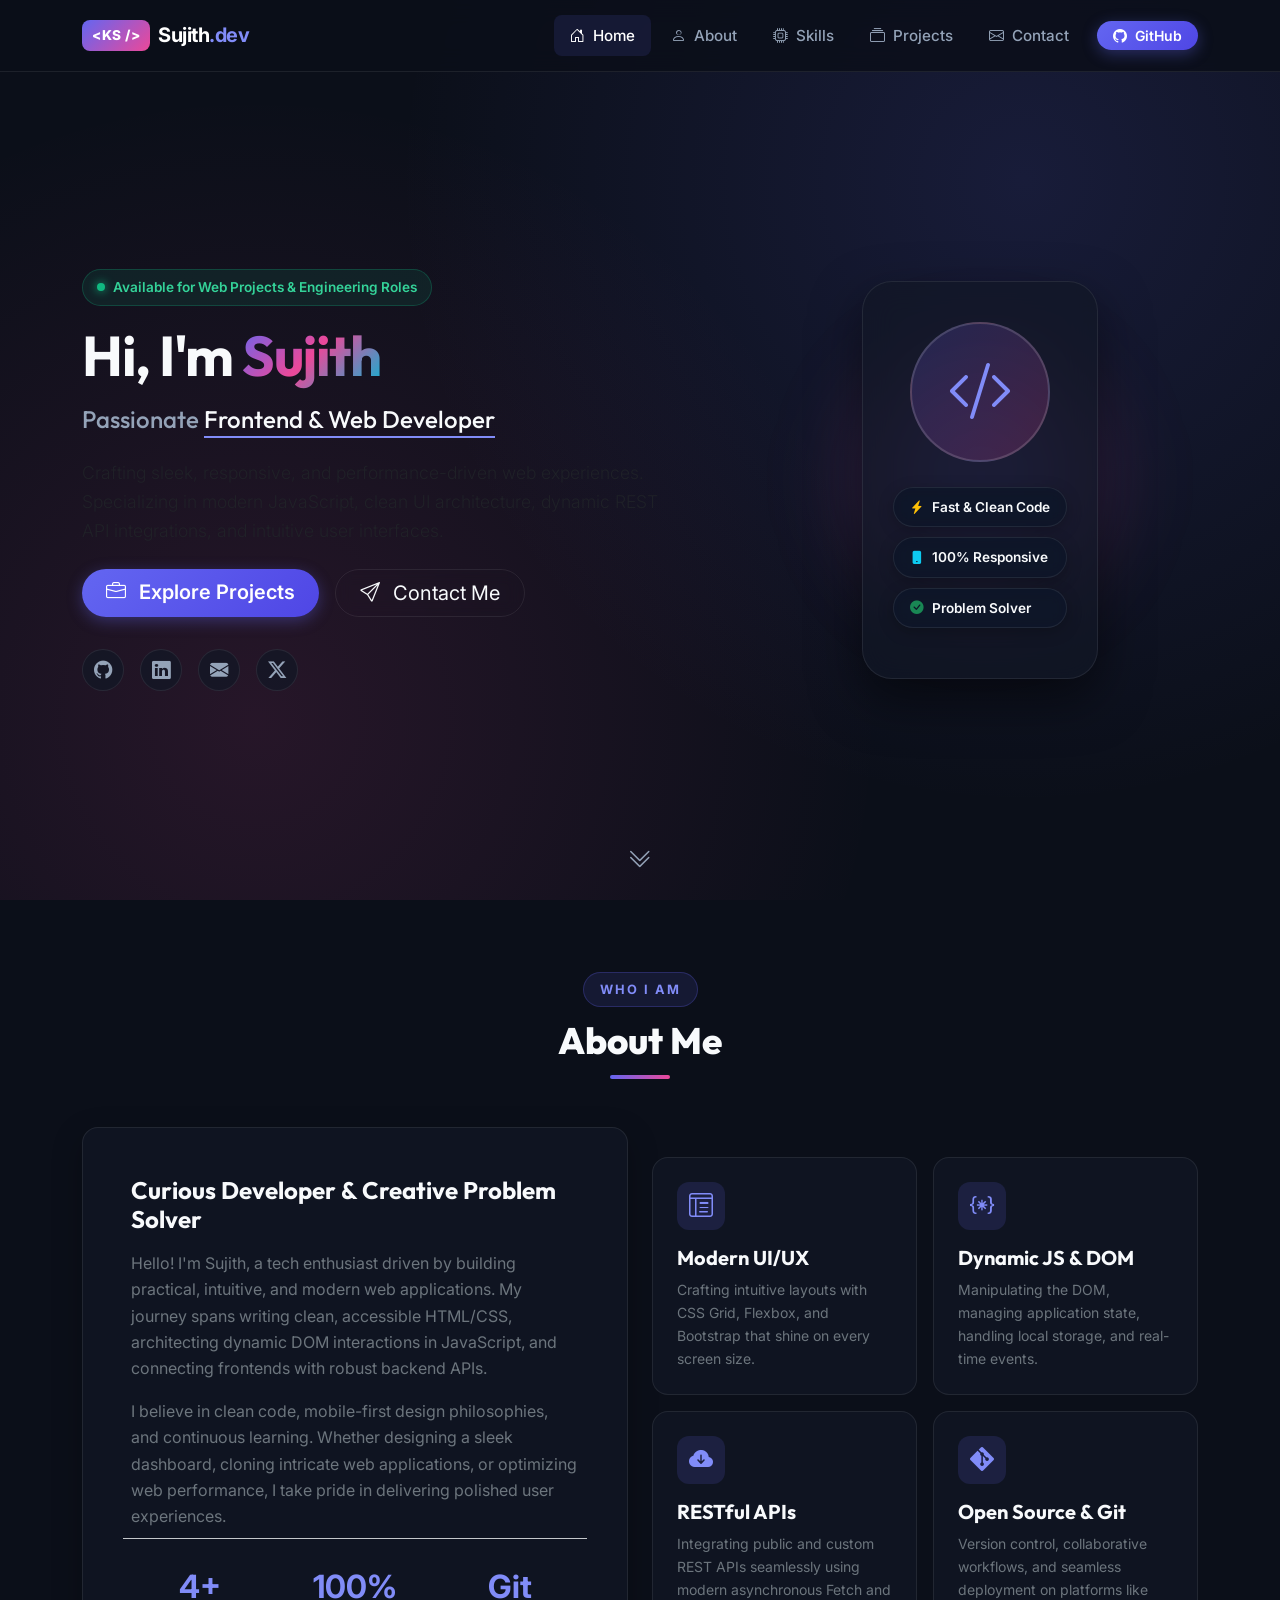
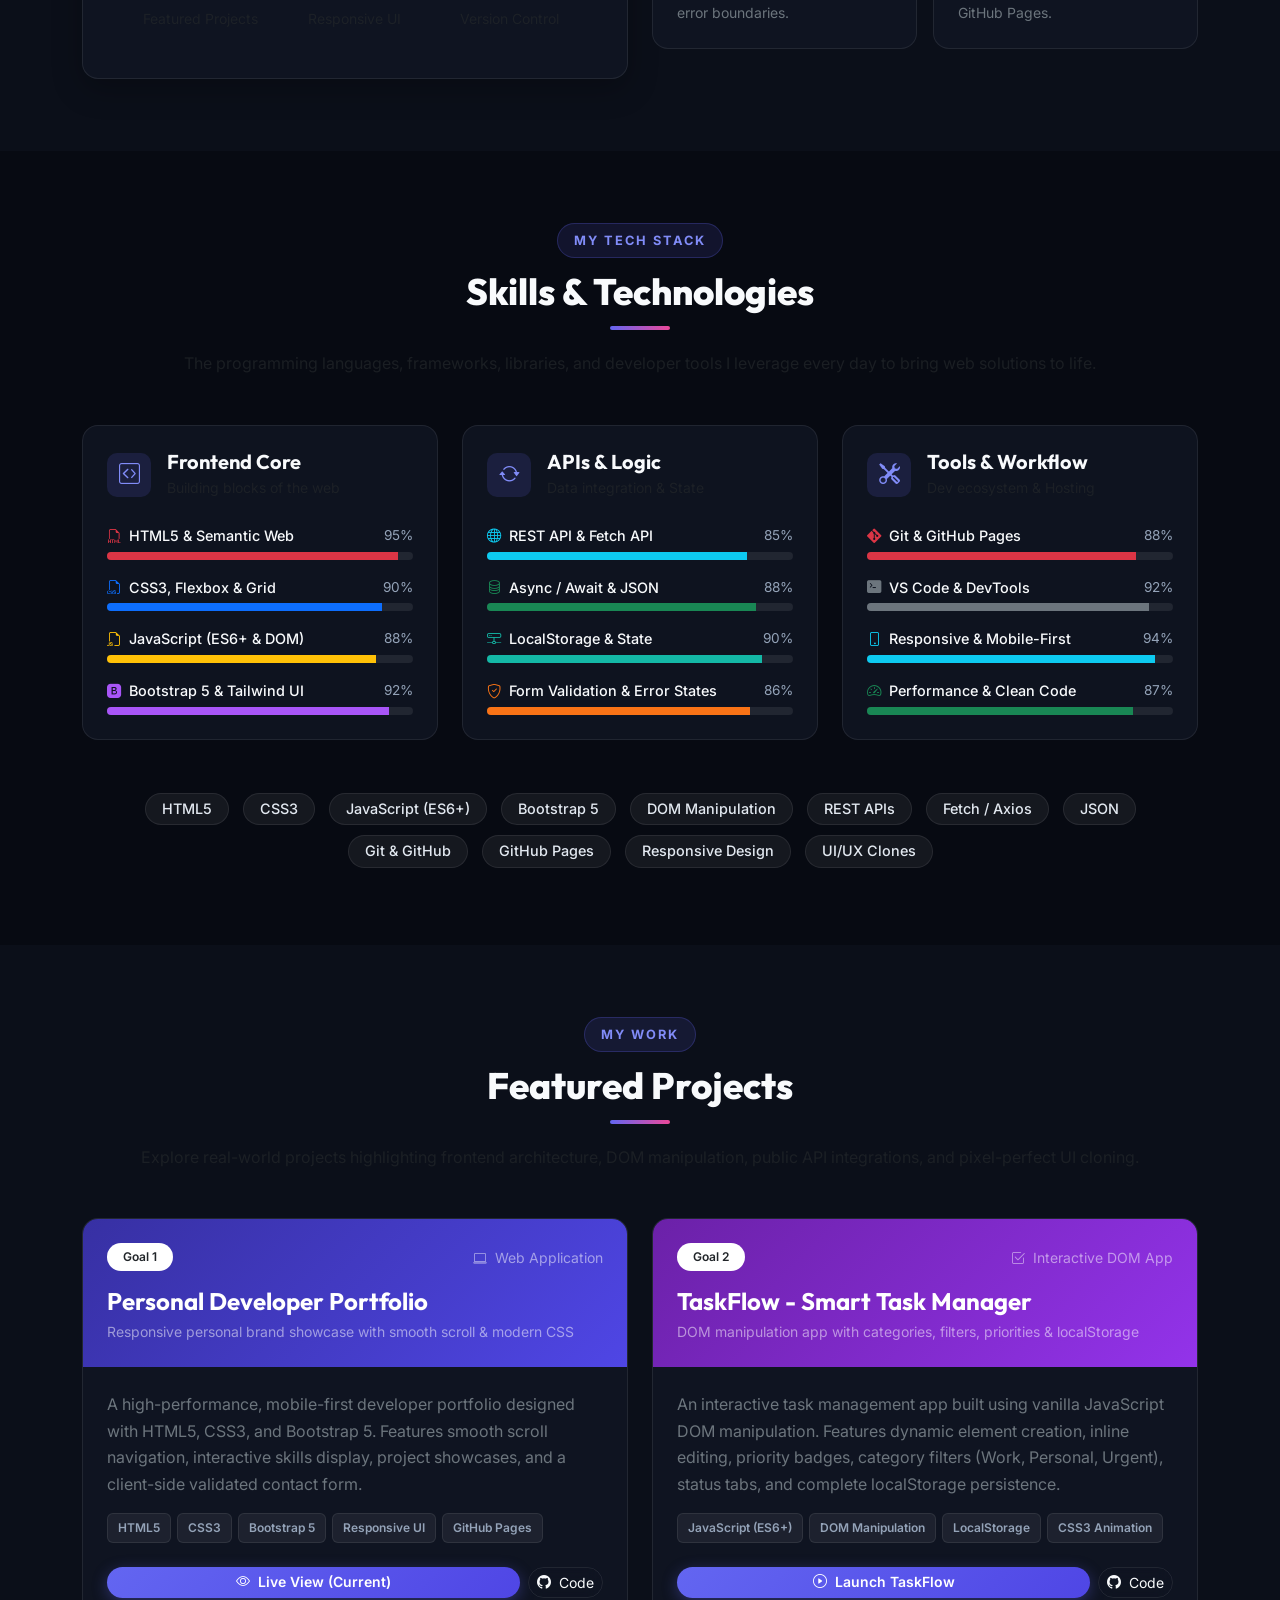
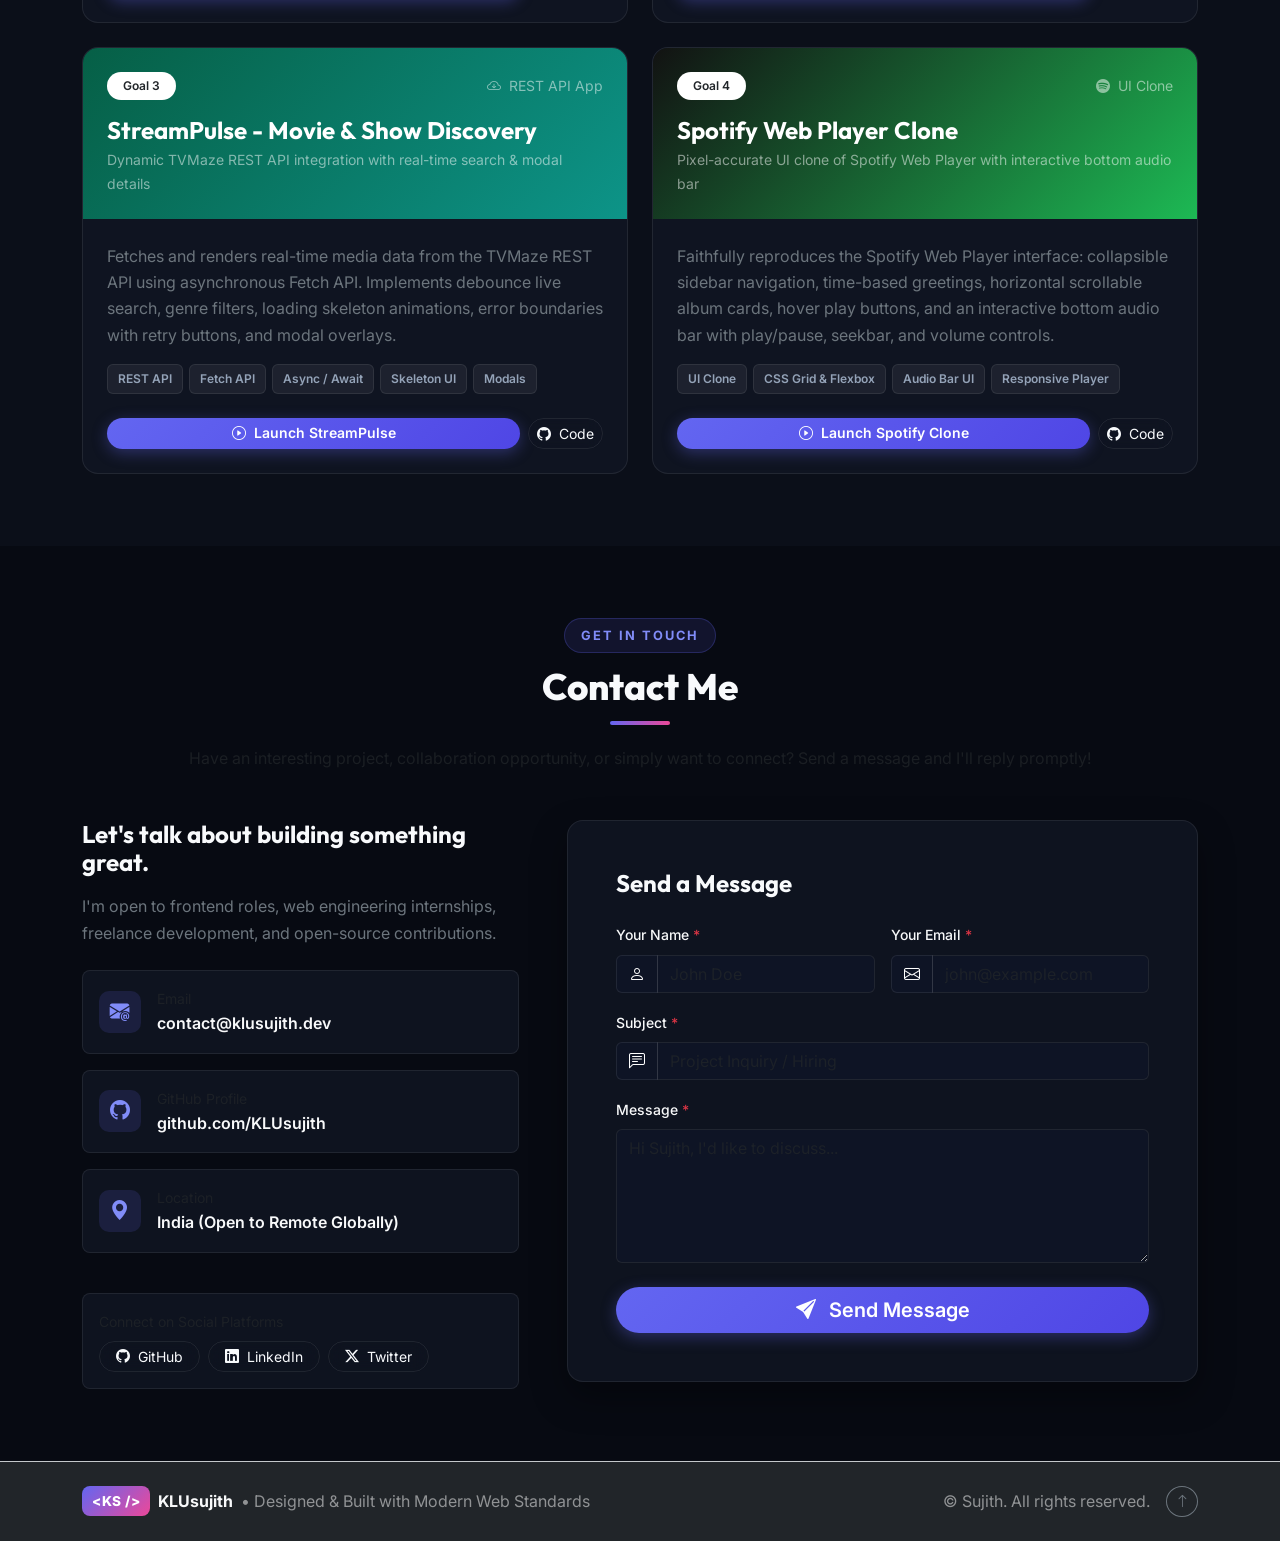
==== 01-personal-portfolio/index.html @ 20ac93d5 "feat: add 01-personal-portfolio/index.html" ====
<!DOCTYPE html>
<html lang="en">
<head>
  <meta charset="UTF-8">
  <meta name="viewport" content="width=device-width, initial-scale=1.0">
  <title>Sujith | Portfolio - Frontend & Software Developer</title>
  <meta name="description" content="Personal Portfolio of Sujith (KLUsujith) - Frontend & Software Developer showcasing projects, skills, and contact info.">
  
  <!-- Bootstrap 5 CSS -->
  <link href="https://cdn.jsdelivr.net/npm/bootstrap@5.3.3/dist/css/bootstrap.min.css" rel="stylesheet">
  <!-- Bootstrap Icons -->
  <link rel="stylesheet" href="https://cdn.jsdelivr.net/npm/bootstrap-icons@1.11.3/font/bootstrap-icons.min.css">
  <!-- Google Fonts: Inter & Outfit -->
  <link rel="preconnect" href="https://fonts.googleapis.com">
  <link rel="preconnect" href="https://fonts.gstatic.com" crossorigin>
  <link href="https://fonts.googleapis.com/css2?family=Inter:wght@300;400;500;600;700&family=Outfit:wght@500;600;700;800&display=swap" rel="stylesheet">
  
  <!-- Custom CSS -->
  <link rel="stylesheet" href="css/style.css">
</head>
<body data-bs-spy="scroll" data-bs-target="#mainNavbar" data-bs-offset="80" tabindex="0">

  <!-- ================= NAVBAR ================= -->
  <nav class="navbar navbar-expand-lg navbar-dark fixed-top" id="mainNavbar">
    <div class="container">
      <a class="navbar-brand d-flex align-items-center gap-2" href="#home">
        <span class="brand-badge">&lt;KS /&gt;</span>
        <span class="brand-text">Sujith<span class="brand-accent">.dev</span></span>
      </a>
      
      <button class="navbar-toggler border-0 shadow-none" type="button" data-bs-toggle="collapse" data-bs-target="#navbarResponsive" aria-controls="navbarResponsive" aria-expanded="false" aria-label="Toggle navigation">
        <span class="navbar-toggler-icon"></span>
      </button>
      
      <div class="collapse navbar-collapse" id="navbarResponsive">
        <ul class="navbar-nav ms-auto mb-2 mb-lg-0 align-items-lg-center gap-lg-1">
          <li class="nav-item">
            <a class="nav-link active" href="#home"><i class="bi bi-house-door me-1"></i> Home</a>
          </li>
          <li class="nav-item">
            <a class="nav-link" href="#about"><i class="bi bi-person me-1"></i> About</a>
          </li>
          <li class="nav-item">
            <a class="nav-link" href="#skills"><i class="bi bi-cpu me-1"></i> Skills</a>
          </li>
          <li class="nav-item">
            <a class="nav-link" href="#projects"><i class="bi bi-collection me-1"></i> Projects</a>
          </li>
          <li class="nav-item">
            <a class="nav-link" href="#contact"><i class="bi bi-envelope me-1"></i> Contact</a>
          </li>
          <li class="nav-item ms-lg-2 mt-2 mt-lg-0">
            <a class="btn btn-brand btn-sm px-3 rounded-pill" href="https://github.com/KLUsujith" target="_blank" rel="noopener noreferrer">
              <i class="bi bi-github me-1"></i> GitHub
            </a>
          </li>
        </ul>
      </div>
    </div>
  </nav>

  <!-- ================= HERO SECTION ================= -->
  <header id="home" class="hero-section d-flex align-items-center">
    <div class="container">
      <div class="row align-items-center g-5">
        <div class="col-lg-7 text-center text-lg-start">
          <div class="hero-tag mb-3 d-inline-flex align-items-center gap-2">
            <span class="status-dot"></span> Available for Web Projects & Engineering Roles
          </div>
          <h1 class="hero-title display-4 fw-bold mb-3">
            Hi, I'm <span class="gradient-text">Sujith</span>
          </h1>
          <h2 class="hero-subtitle mb-4">
            Passionate <span id="typed-text" class="typed-text">Frontend & Web Developer</span>
          </h2>
          <p class="hero-desc lead mb-4 text-muted">
            Crafting sleek, responsive, and performance-driven web experiences. Specializing in modern JavaScript, clean UI architecture, dynamic REST API integrations, and intuitive user interfaces.
          </p>
          <div class="hero-cta d-flex flex-wrap gap-3 justify-content-center justify-content-lg-start">
            <a href="#projects" class="btn btn-brand btn-lg rounded-pill px-4">
              <i class="bi bi-briefcase me-2"></i> Explore Projects
            </a>
            <a href="#contact" class="btn btn-outline-light btn-lg rounded-pill px-4">
              <i class="bi bi-send me-2"></i> Contact Me
            </a>
          </div>
          
          <div class="hero-socials mt-4 pt-2 d-flex gap-3 justify-content-center justify-content-lg-start">
            <a href="https://github.com/KLUsujith" target="_blank" rel="noopener noreferrer" class="social-icon" title="GitHub">
              <i class="bi bi-github"></i>
            </a>
            <a href="https://linkedin.com" target="_blank" rel="noopener noreferrer" class="social-icon" title="LinkedIn">
              <i class="bi bi-linkedin"></i>
            </a>
            <a href="mailto:contact@klusujith.dev" class="social-icon" title="Email Me">
              <i class="bi bi-envelope-fill"></i>
            </a>
            <a href="https://twitter.com" target="_blank" rel="noopener noreferrer" class="social-icon" title="Twitter / X">
              <i class="bi bi-twitter-x"></i>
            </a>
          </div>
        </div>
        
        <div class="col-lg-5 text-center">
          <div class="hero-avatar-wrapper">
            <div class="hero-avatar-glow"></div>
            <div class="hero-avatar-card">
              <div class="avatar-circle">
                <i class="bi bi-code-slash avatar-icon"></i>
              </div>
              <div class="avatar-badge avatar-badge-1">
                <i class="bi bi-lightning-charge-fill text-warning"></i>
                <span>Fast & Clean Code</span>
              </div>
              <div class="avatar-badge avatar-badge-2">
                <i class="bi bi-phone-fill text-info"></i>
                <span>100% Responsive</span>
              </div>
              <div class="avatar-badge avatar-badge-3">
                <i class="bi bi-check-circle-fill text-success"></i>
                <span>Problem Solver</span>
              </div>
            </div>
          </div>
        </div>
      </div>
    </div>
    <div class="scroll-down-indicator">
      <a href="#about" aria-label="Scroll down">
        <i class="bi bi-chevron-double-down"></i>
      </a>
    </div>
  </header>

  <!-- ================= ABOUT SECTION ================= -->
  <section id="about" class="py-5 section-wrapper">
    <div class="container py-4">
      <div class="section-header text-center mb-5">
        <span class="section-tag">WHO I AM</span>
        <h2 class="section-title">About Me</h2>
        <div class="section-divider"></div>
      </div>
      
      <div class="row g-4 align-items-center">
        <div class="col-lg-6">
          <div class="about-card p-4 p-md-5 rounded-4">
            <h3 class="h4 fw-bold mb-3">Curious Developer & Creative Problem Solver</h3>
            <p class="text-secondary mb-3">
              Hello! I'm Sujith, a tech enthusiast driven by building practical, intuitive, and modern web applications. My journey spans writing clean, accessible HTML/CSS, architecting dynamic DOM interactions in JavaScript, and connecting frontends with robust backend APIs.
            </p>
            <p class="text-secondary mb-4">
              I believe in clean code, mobile-first design philosophies, and continuous learning. Whether designing a sleek dashboard, cloning intricate web applications, or optimizing web performance, I take pride in delivering polished user experiences.
            </p>
            
            <div class="row g-3 stats-row pt-3 border-top border-secondary-subtle">
              <div class="col-4 text-center">
                <div class="stat-number fw-bold text-brand">4+</div>
                <div class="stat-label small text-muted">Featured Projects</div>
              </div>
              <div class="col-4 text-center">
                <div class="stat-number fw-bold text-brand">100%</div>
                <div class="stat-label small text-muted">Responsive UI</div>
              </div>
              <div class="col-4 text-center">
                <div class="stat-number fw-bold text-brand">Git</div>
                <div class="stat-label small text-muted">Version Control</div>
              </div>
            </div>
          </div>
        </div>
        
        <div class="col-lg-6">
          <div class="row g-3">
            <div class="col-sm-6">
              <div class="feature-box p-4 rounded-4 h-100">
                <div class="feature-icon mb-3">
                  <i class="bi bi-layout-text-window-reverse"></i>
                </div>
                <h4 class="h5 fw-bold mb-2">Modern UI/UX</h4>
                <p class="text-secondary small mb-0">Crafting intuitive layouts with CSS Grid, Flexbox, and Bootstrap that shine on every screen size.</p>
              </div>
            </div>
            <div class="col-sm-6">
              <div class="feature-box p-4 rounded-4 h-100">
                <div class="feature-icon mb-3">
                  <i class="bi bi-braces-asterisk"></i>
                </div>
                <h4 class="h5 fw-bold mb-2">Dynamic JS & DOM</h4>
                <p class="text-secondary small mb-0">Manipulating the DOM, managing application state, handling local storage, and real-time events.</p>
              </div>
            </div>
            <div class="col-sm-6">
              <div class="feature-box p-4 rounded-4 h-100">
                <div class="feature-icon mb-3">
                  <i class="bi bi-cloud-arrow-down-fill"></i>
                </div>
                <h4 class="h5 fw-bold mb-2">RESTful APIs</h4>
                <p class="text-secondary small mb-0">Integrating public and custom REST APIs seamlessly using modern asynchronous Fetch and error boundaries.</p>
              </div>
            </div>
            <div class="col-sm-6">
              <div class="feature-box p-4 rounded-4 h-100">
                <div class="feature-icon mb-3">
                  <i class="bi bi-git"></i>
                </div>
                <h4 class="h5 fw-bold mb-2">Open Source & Git</h4>
                <p class="text-secondary small mb-0">Version control, collaborative workflows, and seamless deployment on platforms like GitHub Pages.</p>
              </div>
            </div>
          </div>
        </div>
      </div>
    </div>
  </section>

  <!-- ================= SKILLS SECTION ================= -->
  <section id="skills" class="py-5 section-wrapper bg-darker">
    <div class="container py-4">
      <div class="section-header text-center mb-5">
        <span class="section-tag">MY TECH STACK</span>
        <h2 class="section-title">Skills & Technologies</h2>
        <div class="section-divider"></div>
        <p class="section-subtitle text-muted max-w-600 mx-auto">
          The programming languages, frameworks, libraries, and developer tools I leverage every day to bring web solutions to life.
        </p>
      </div>

      <div class="row g-4">
        <!-- Frontend Development -->
        <div class="col-lg-4">
          <div class="skill-category-card p-4 rounded-4 h-100">
            <div class="d-flex align-items-center gap-3 mb-4">
              <div class="category-icon-box">
                <i class="bi bi-code-square"></i>
              </div>
              <div>
                <h3 class="h5 fw-bold mb-0">Frontend Core</h3>
                <span class="small text-muted">Building blocks of the web</span>
              </div>
            </div>
            
            <div class="skill-item mb-3">
              <div class="d-flex justify-content-between mb-1">
                <span class="skill-name fw-medium"><i class="bi bi-filetype-html me-1 text-danger"></i> HTML5 & Semantic Web</span>
                <span class="skill-pct">95%</span>
              </div>
              <div class="progress progress-bar-custom">
                <div class="progress-bar bg-danger" style="width: 95%"></div>
              </div>
            </div>

            <div class="skill-item mb-3">
              <div class="d-flex justify-content-between mb-1">
                <span class="skill-name fw-medium"><i class="bi bi-filetype-css me-1 text-primary"></i> CSS3, Flexbox & Grid</span>
                <span class="skill-pct">90%</span>
              </div>
              <div class="progress progress-bar-custom">
                <div class="progress-bar bg-primary" style="width: 90%"></div>
              </div>
            </div>

            <div class="skill-item mb-3">
              <div class="d-flex justify-content-between mb-1">
                <span class="skill-name fw-medium"><i class="bi bi-filetype-js me-1 text-warning"></i> JavaScript (ES6+ & DOM)</span>
                <span class="skill-pct">88%</span>
              </div>
              <div class="progress progress-bar-custom">
                <div class="progress-bar bg-warning" style="width: 88%"></div>
              </div>
            </div>

            <div class="skill-item">
              <div class="d-flex justify-content-between mb-1">
                <span class="skill-name fw-medium"><i class="bi bi-bootstrap-fill me-1 text-purple"></i> Bootstrap 5 & Tailwind UI</span>
                <span class="skill-pct">92%</span>
              </div>
              <div class="progress progress-bar-custom">
                <div class="progress-bar bg-purple" style="width: 92%"></div>
              </div>
            </div>
          </div>
        </div>

        <!-- Dynamic Web & APIs -->
        <div class="col-lg-4">
          <div class="skill-category-card p-4 rounded-4 h-100">
            <div class="d-flex align-items-center gap-3 mb-4">
              <div class="category-icon-box">
                <i class="bi bi-arrow-repeat"></i>
              </div>
              <div>
                <h3 class="h5 fw-bold mb-0">APIs & Logic</h3>
                <span class="small text-muted">Data integration & State</span>
              </div>
            </div>
            
            <div class="skill-item mb-3">
              <div class="d-flex justify-content-between mb-1">
                <span class="skill-name fw-medium"><i class="bi bi-globe me-1 text-info"></i> REST API & Fetch API</span>
                <span class="skill-pct">85%</span>
              </div>
              <div class="progress progress-bar-custom">
                <div class="progress-bar bg-info" style="width: 85%"></div>
              </div>
            </div>

            <div class="skill-item mb-3">
              <div class="d-flex justify-content-between mb-1">
                <span class="skill-name fw-medium"><i class="bi bi-database me-1 text-success"></i> Async / Await & JSON</span>
                <span class="skill-pct">88%</span>
              </div>
              <div class="progress progress-bar-custom">
                <div class="progress-bar bg-success" style="width: 88%"></div>
              </div>
            </div>

            <div class="skill-item mb-3">
              <div class="d-flex justify-content-between mb-1">
                <span class="skill-name fw-medium"><i class="bi bi-hdd-network me-1 text-teal"></i> LocalStorage & State</span>
                <span class="skill-pct">90%</span>
              </div>
              <div class="progress progress-bar-custom">
                <div class="progress-bar bg-teal" style="width: 90%"></div>
              </div>
            </div>

            <div class="skill-item">
              <div class="d-flex justify-content-between mb-1">
                <span class="skill-name fw-medium"><i class="bi bi-shield-check me-1 text-orange"></i> Form Validation & Error States</span>
                <span class="skill-pct">86%</span>
              </div>
              <div class="progress progress-bar-custom">
                <div class="progress-bar bg-orange" style="width: 86%"></div>
              </div>
            </div>
          </div>
        </div>

        <!-- Workflow & Tools -->
        <div class="col-lg-4">
          <div class="skill-category-card p-4 rounded-4 h-100">
            <div class="d-flex align-items-center gap-3 mb-4">
              <div class="category-icon-box">
                <i class="bi bi-tools"></i>
              </div>
              <div>
                <h3 class="h5 fw-bold mb-0">Tools & Workflow</h3>
                <span class="small text-muted">Dev ecosystem & Hosting</span>
              </div>
            </div>
            
            <div class="skill-item mb-3">
              <div class="d-flex justify-content-between mb-1">
                <span class="skill-name fw-medium"><i class="bi bi-git me-1 text-danger"></i> Git & GitHub Pages</span>
                <span class="skill-pct">88%</span>
              </div>
              <div class="progress progress-bar-custom">
                <div class="progress-bar bg-danger" style="width: 88%"></div>
              </div>
            </div>

            <div class="skill-item mb-3">
              <div class="d-flex justify-content-between mb-1">
                <span class="skill-name fw-medium"><i class="bi bi-terminal-fill me-1 text-secondary"></i> VS Code & DevTools</span>
                <span class="skill-pct">92%</span>
              </div>
              <div class="progress progress-bar-custom">
                <div class="progress-bar bg-secondary" style="width: 92%"></div>
              </div>
            </div>

            <div class="skill-item mb-3">
              <div class="d-flex justify-content-between mb-1">
                <span class="skill-name fw-medium"><i class="bi bi-phone me-1 text-info"></i> Responsive & Mobile-First</span>
                <span class="skill-pct">94%</span>
              </div>
              <div class="progress progress-bar-custom">
                <div class="progress-bar bg-info" style="width: 94%"></div>
              </div>
            </div>

            <div class="skill-item">
              <div class="d-flex justify-content-between mb-1">
                <span class="skill-name fw-medium"><i class="bi bi-speedometer2 me-1 text-success"></i> Performance & Clean Code</span>
                <span class="skill-pct">87%</span>
              </div>
              <div class="progress progress-bar-custom">
                <div class="progress-bar bg-success" style="width: 87%"></div>
              </div>
            </div>
          </div>
        </div>
      </div>

      <!-- Skill Badges Cloud -->
      <div class="skills-badge-cloud mt-5 text-center">
        <span class="badge skill-badge">HTML5</span>
        <span class="badge skill-badge">CSS3</span>
        <span class="badge skill-badge">JavaScript (ES6+)</span>
        <span class="badge skill-badge">Bootstrap 5</span>
        <span class="badge skill-badge">DOM Manipulation</span>
        <span class="badge skill-badge">REST APIs</span>
        <span class="badge skill-badge">Fetch / Axios</span>
        <span class="badge skill-badge">JSON</span>
        <span class="badge skill-badge">Git & GitHub</span>
        <span class="badge skill-badge">GitHub Pages</span>
        <span class="badge skill-badge">Responsive Design</span>
        <span class="badge skill-badge">UI/UX Clones</span>
      </div>
    </div>
  </section>

  <!-- ================= PROJECTS SECTION ================= -->
  <section id="projects" class="py-5 section-wrapper">
    <div class="container py-4">
      <div class="section-header text-center mb-5">
        <span class="section-tag">MY WORK</span>
        <h2 class="section-title">Featured Projects</h2>
        <div class="section-divider"></div>
        <p class="section-subtitle text-muted max-w-600 mx-auto">
          Explore real-world projects highlighting frontend architecture, DOM manipulation, public API integrations, and pixel-perfect UI cloning.
        </p>
      </div>

      <div class="row g-4">
        <!-- Project 1: Personal Portfolio -->
        <div class="col-md-6 col-lg-6">
          <div class="project-card rounded-4 overflow-hidden h-100 d-flex flex-column">
            <div class="project-header p-4 bg-gradient-primary">
              <div class="d-flex justify-content-between align-items-center mb-3">
                <span class="badge bg-white text-dark fw-semibold px-3 py-2 rounded-pill">Goal 1</span>
                <span class="text-white-50 small"><i class="bi bi-laptop me-1"></i> Web Application</span>
              </div>
              <h3 class="h4 text-white fw-bold mb-1">Personal Developer Portfolio</h3>
              <p class="text-white-50 small mb-0">Responsive personal brand showcase with smooth scroll & modern CSS</p>
            </div>
            <div class="project-body p-4 d-flex flex-column flex-grow-1">
              <p class="text-secondary mb-3">
                A high-performance, mobile-first developer portfolio designed with HTML5, CSS3, and Bootstrap 5. Features smooth scroll navigation, interactive skills display, project showcases, and a client-side validated contact form.
              </p>
              <div class="project-tech-tags mb-4">
                <span class="tech-tag">HTML5</span>
                <span class="tech-tag">CSS3</span>
                <span class="tech-tag">Bootstrap 5</span>
                <span class="tech-tag">Responsive UI</span>
                <span class="tech-tag">GitHub Pages</span>
              </div>
              <div class="project-actions mt-auto d-flex gap-2">
                <a href="#home" class="btn btn-brand btn-sm rounded-pill flex-grow-1">
                  <i class="bi bi-eye me-1"></i> Live View (Current)
                </a>
                <a href="https://github.com/KLUsujith" target="_blank" rel="noopener noreferrer" class="btn btn-outline-light btn-sm rounded-pill">
                  <i class="bi bi-github me-1"></i> Code
                </a>
              </div>
            </div>
          </div>
        </div>

        <!-- Project 2: Interactive TaskFlow App -->
        <div class="col-md-6 col-lg-6">
          <div class="project-card rounded-4 overflow-hidden h-100 d-flex flex-column">
            <div class="project-header p-4 bg-gradient-purple">
              <div class="d-flex justify-content-between align-items-center mb-3">
                <span class="badge bg-white text-dark fw-semibold px-3 py-2 rounded-pill">Goal 2</span>
                <span class="text-white-50 small"><i class="bi bi-check2-square me-1"></i> Interactive DOM App</span>
              </div>
              <h3 class="h4 text-white fw-bold mb-1">TaskFlow - Smart Task Manager</h3>
              <p class="text-white-50 small mb-0">DOM manipulation app with categories, filters, priorities & localStorage</p>
            </div>
            <div class="project-body p-4 d-flex flex-column flex-grow-1">
              <p class="text-secondary mb-3">
                An interactive task management app built using vanilla JavaScript DOM manipulation. Features dynamic element creation, inline editing, priority badges, category filters (Work, Personal, Urgent), status tabs, and complete localStorage persistence.
              </p>
              <div class="project-tech-tags mb-4">
                <span class="tech-tag">JavaScript (ES6+)</span>
                <span class="tech-tag">DOM Manipulation</span>
                <span class="tech-tag">LocalStorage</span>
                <span class="tech-tag">CSS3 Animation</span>
              </div>
              <div class="project-actions mt-auto d-flex gap-2">
                <a href="../02-interactive-task-app/index.html" class="btn btn-brand btn-sm rounded-pill flex-grow-1" target="_blank">
                  <i class="bi bi-play-circle me-1"></i> Launch TaskFlow
                </a>
                <a href="https://github.com/KLUsujith" target="_blank" rel="noopener noreferrer" class="btn btn-outline-light btn-sm rounded-pill">
                  <i class="bi bi-github me-1"></i> Code
                </a>
              </div>
            </div>
          </div>
        </div>

        <!-- Project 3: StreamPulse REST API Explorer -->
        <div class="col-md-6 col-lg-6">
          <div class="project-card rounded-4 overflow-hidden h-100 d-flex flex-column">
            <div class="project-header p-4 bg-gradient-teal">
              <div class="d-flex justify-content-between align-items-center mb-3">
                <span class="badge bg-white text-dark fw-semibold px-3 py-2 rounded-pill">Goal 3</span>
                <span class="text-white-50 small"><i class="bi bi-cloud-arrow-down me-1"></i> REST API App</span>
              </div>
              <h3 class="h4 text-white fw-bold mb-1">StreamPulse - Movie & Show Discovery</h3>
              <p class="text-white-50 small mb-0">Dynamic TVMaze REST API integration with real-time search & modal details</p>
            </div>
            <div class="project-body p-4 d-flex flex-column flex-grow-1">
              <p class="text-secondary mb-3">
                Fetches and renders real-time media data from the TVMaze REST API using asynchronous Fetch API. Implements debounce live search, genre filters, loading skeleton animations, error boundaries with retry buttons, and modal overlays.
              </p>
              <div class="project-tech-tags mb-4">
                <span class="tech-tag">REST API</span>
                <span class="tech-tag">Fetch API</span>
                <span class="tech-tag">Async / Await</span>
                <span class="tech-tag">Skeleton UI</span>
                <span class="tech-tag">Modals</span>
              </div>
              <div class="project-actions mt-auto d-flex gap-2">
                <a href="../03-rest-api-explorer/index.html" class="btn btn-brand btn-sm rounded-pill flex-grow-1" target="_blank">
                  <i class="bi bi-play-circle me-1"></i> Launch StreamPulse
                </a>
                <a href="https://github.com/KLUsujith" target="_blank" rel="noopener noreferrer" class="btn btn-outline-light btn-sm rounded-pill">
                  <i class="bi bi-github me-1"></i> Code
                </a>
              </div>
            </div>
          </div>
        </div>

        <!-- Project 4: Spotify Web Player UI Clone -->
        <div class="col-md-6 col-lg-6">
          <div class="project-card rounded-4 overflow-hidden h-100 d-flex flex-column">
            <div class="project-header p-4 bg-gradient-spotify">
              <div class="d-flex justify-content-between align-items-center mb-3">
                <span class="badge bg-white text-dark fw-semibold px-3 py-2 rounded-pill">Goal 4</span>
                <span class="text-white-50 small"><i class="bi bi-spotify me-1"></i> UI Clone</span>
              </div>
              <h3 class="h4 text-white fw-bold mb-1">Spotify Web Player Clone</h3>
              <p class="text-white-50 small mb-0">Pixel-accurate UI clone of Spotify Web Player with interactive bottom audio bar</p>
            </div>
            <div class="project-body p-4 d-flex flex-column flex-grow-1">
              <p class="text-secondary mb-3">
                Faithfully reproduces the Spotify Web Player interface: collapsible sidebar navigation, time-based greetings, horizontal scrollable album cards, hover play buttons, and an interactive bottom audio bar with play/pause, seekbar, and volume controls.
              </p>
              <div class="project-tech-tags mb-4">
                <span class="tech-tag">UI Clone</span>
                <span class="tech-tag">CSS Grid & Flexbox</span>
                <span class="tech-tag">Audio Bar UI</span>
                <span class="tech-tag">Responsive Player</span>
              </div>
              <div class="project-actions mt-auto d-flex gap-2">
                <a href="../04-spotify-clone/index.html" class="btn btn-brand btn-sm rounded-pill flex-grow-1" target="_blank">
                  <i class="bi bi-play-circle me-1"></i> Launch Spotify Clone
                </a>
                <a href="https://github.com/KLUsujith" target="_blank" rel="noopener noreferrer" class="btn btn-outline-light btn-sm rounded-pill">
                  <i class="bi bi-github me-1"></i> Code
                </a>
              </div>
            </div>
          </div>
        </div>
      </div>
    </div>
  </section>

  <!-- ================= CONTACT SECTION ================= -->
  <section id="contact" class="py-5 section-wrapper bg-darker">
    <div class="container py-4">
      <div class="section-header text-center mb-5">
        <span class="section-tag">GET IN TOUCH</span>
        <h2 class="section-title">Contact Me</h2>
        <div class="section-divider"></div>
        <p class="section-subtitle text-muted max-w-600 mx-auto">
          Have an interesting project, collaboration opportunity, or simply want to connect? Send a message and I'll reply promptly!
        </p>
      </div>

      <div class="row g-5">
        <!-- Contact Info Cards -->
        <div class="col-lg-5">
          <div class="contact-info-wrapper h-100 d-flex flex-column justify-content-between">
            <div>
              <h3 class="h4 fw-bold mb-3">Let's talk about building something great.</h3>
              <p class="text-secondary mb-4">
                I'm open to frontend roles, web engineering internships, freelance development, and open-source contributions.
              </p>

              <div class="contact-details d-flex flex-column gap-3 mb-4">
                <div class="contact-detail-item d-flex align-items-center gap-3 p-3 rounded-3">
                  <div class="contact-icon-box">
                    <i class="bi bi-envelope-at-fill"></i>
                  </div>
                  <div>
                    <div class="small text-muted">Email</div>
                    <a href="mailto:contact@klusujith.dev" class="fw-semibold text-light text-decoration-none">contact@klusujith.dev</a>
                  </div>
                </div>

                <div class="contact-detail-item d-flex align-items-center gap-3 p-3 rounded-3">
                  <div class="contact-icon-box">
                    <i class="bi bi-github"></i>
                  </div>
                  <div>
                    <div class="small text-muted">GitHub Profile</div>
                    <a href="https://github.com/KLUsujith" target="_blank" rel="noopener noreferrer" class="fw-semibold text-light text-decoration-none">github.com/KLUsujith</a>
                  </div>
                </div>

                <div class="contact-detail-item d-flex align-items-center gap-3 p-3 rounded-3">
                  <div class="contact-icon-box">
                    <i class="bi bi-geo-alt-fill"></i>
                  </div>
                  <div>
                    <div class="small text-muted">Location</div>
                    <div class="fw-semibold text-light">India (Open to Remote Globally)</div>
                  </div>
                </div>
              </div>
            </div>

            <div class="social-connect-box p-3 rounded-3 mt-3">
              <div class="small text-muted mb-2">Connect on Social Platforms</div>
              <div class="d-flex gap-2">
                <a href="https://github.com/KLUsujith" target="_blank" rel="noopener noreferrer" class="btn btn-sm btn-outline-light rounded-pill px-3">
                  <i class="bi bi-github me-1"></i> GitHub
                </a>
                <a href="https://linkedin.com" target="_blank" rel="noopener noreferrer" class="btn btn-sm btn-outline-light rounded-pill px-3">
                  <i class="bi bi-linkedin me-1"></i> LinkedIn
                </a>
                <a href="https://twitter.com" target="_blank" rel="noopener noreferrer" class="btn btn-sm btn-outline-light rounded-pill px-3">
                  <i class="bi bi-twitter-x me-1"></i> Twitter
                </a>
              </div>
            </div>
          </div>
        </div>

        <!-- Contact Form -->
        <div class="col-lg-7">
          <div class="contact-form-card p-4 p-md-5 rounded-4">
            <h3 class="h4 fw-bold mb-4">Send a Message</h3>
            
            <div id="contactAlert" class="alert alert-success d-none mb-4" role="alert">
              <i class="bi bi-check-circle-fill me-2"></i>
              <strong>Thank you!</strong> Your message has been simulated successfully. I'll get back to you shortly!
            </div>

            <form id="portfolioContactForm" novalidate>
              <div class="row g-3">
                <div class="col-md-6">
                  <label for="senderName" class="form-label small fw-medium text-light">Your Name <span class="text-danger">*</span></label>
                  <div class="input-group">
                    <span class="input-group-text bg-dark border-secondary text-secondary"><i class="bi bi-person"></i></span>
                    <input type="text" class="form-control bg-dark border-secondary text-light" id="senderName" placeholder="John Doe" required>
                  </div>
                  <div class="invalid-feedback">Please enter your name.</div>
                </div>

                <div class="col-md-6">
                  <label for="senderEmail" class="form-label small fw-medium text-light">Your Email <span class="text-danger">*</span></label>
                  <div class="input-group">
                    <span class="input-group-text bg-dark border-secondary text-secondary"><i class="bi bi-envelope"></i></span>
                    <input type="email" class="form-control bg-dark border-secondary text-light" id="senderEmail" placeholder="john@example.com" required>
                  </div>
                  <div class="invalid-feedback">Please provide a valid email address.</div>
                </div>

                <div class="col-12">
                  <label for="subject" class="form-label small fw-medium text-light">Subject <span class="text-danger">*</span></label>
                  <div class="input-group">
                    <span class="input-group-text bg-dark border-secondary text-secondary"><i class="bi bi-chat-left-text"></i></span>
                    <input type="text" class="form-control bg-dark border-secondary text-light" id="subject" placeholder="Project Inquiry / Hiring" required>
                  </div>
                  <div class="invalid-feedback">Please specify a subject.</div>
                </div>

                <div class="col-12">
                  <label for="messageText" class="form-label small fw-medium text-light">Message <span class="text-danger">*</span></label>
                  <textarea class="form-control bg-dark border-secondary text-light" id="messageText" rows="5" placeholder="Hi Sujith, I'd like to discuss..." required></textarea>
                  <div class="invalid-feedback">Please write a message.</div>
                </div>

                <div class="col-12 mt-4">
                  <button type="submit" class="btn btn-brand btn-lg rounded-pill w-100 fw-semibold">
                    <i class="bi bi-send-fill me-2"></i> Send Message
                  </button>
                </div>
              </div>
            </form>
          </div>
        </div>
      </div>
    </div>
  </section>

  <!-- ================= FOOTER ================= -->
  <footer class="py-4 border-top border-secondary-subtle bg-dark text-white-50">
    <div class="container d-flex flex-column flex-md-row justify-content-between align-items-center gap-3">
      <div class="d-flex align-items-center gap-2">
        <span class="brand-badge">&lt;KS /&gt;</span>
        <span class="text-light fw-bold">KLUsujith</span>
        <span>• Designed & Built with Modern Web Standards</span>
      </div>
      <div class="d-flex align-items-center gap-3">
        <span>© <span id="currentYear"></span> Sujith. All rights reserved.</span>
        <a href="#home" class="btn btn-sm btn-outline-secondary rounded-circle" title="Back to top" aria-label="Back to top">
          <i class="bi bi-arrow-up"></i>
        </a>
      </div>
    </div>
  </footer>

  <!-- Bootstrap 5 JS Bundle -->
  <script src="https://cdn.jsdelivr.net/npm/bootstrap@5.3.3/dist/js/bootstrap.bundle.min.js"></script>
  <!-- Custom JS -->
  <script src="js/script.js"></script>
</body>
</html>
---- 01-personal-portfolio/css/style.css ----
/* ============================================================
   PERSONAL PORTFOLIO STYLES - KLUsujith
   ============================================================ */

:root {
  --bg-main: #0b0f19;
  --bg-darker: #070a12;
  --bg-card: rgba(18, 24, 38, 0.7);
  --bg-card-hover: rgba(26, 34, 52, 0.85);
  --border-color: rgba(255, 255, 255, 0.08);
  --border-hover: rgba(99, 102, 241, 0.4);
  
  --primary: #6366f1;
  --primary-light: #818cf8;
  --primary-dark: #4f46e5;
  --secondary: #ec4899;
  --accent: #06b6d4;
  --success: #10b981;
  --warning: #f59e0b;
  --text-main: #f8fafc;
  --text-muted: #94a3b8;
  
  --font-heading: 'Outfit', -apple-system, BlinkMacSystemFont, sans-serif;
  --font-body: 'Inter', -apple-system, BlinkMacSystemFont, sans-serif;
  --transition: all 0.3s cubic-bezier(0.4, 0, 0.2, 1);
}

/* Global Reset & Base */
html {
  scroll-behavior: smooth;
  scroll-padding-top: 80px;
}

body {
  background-color: var(--bg-main);
  color: var(--text-main);
  font-family: var(--font-body);
  line-height: 1.65;
  overflow-x: hidden;
  position: relative;
}

h1, h2, h3, h4, h5, h6 {
  font-family: var(--font-heading);
  color: var(--text-main);
}

a {
  text-decoration: none;
  transition: var(--transition);
}

.text-brand {
  color: var(--primary-light) !important;
}

.bg-darker {
  background-color: var(--bg-darker) !important;
}

.section-wrapper {
  position: relative;
}

/* Gradient Text */
.gradient-text {
  background: linear-gradient(135deg, #6366f1 0%, #ec4899 50%, #06b6d4 100%);
  -webkit-background-clip: text;
  -webkit-text-fill-color: transparent;
}

/* Section Headers */
.section-header .section-tag {
  display: inline-block;
  font-size: 0.8rem;
  font-weight: 700;
  letter-spacing: 2px;
  color: var(--primary-light);
  background: rgba(99, 102, 241, 0.12);
  padding: 6px 16px;
  border-radius: 50px;
  border: 1px solid rgba(99, 102, 241, 0.25);
  margin-bottom: 12px;
}

.section-header .section-title {
  font-size: 2.3rem;
  font-weight: 800;
  margin-bottom: 12px;
}

.section-divider {
  width: 60px;
  height: 4px;
  background: linear-gradient(90deg, var(--primary), var(--secondary));
  margin: 0 auto 20px auto;
  border-radius: 2px;
}

/* ================= NAVBAR ================= */
#mainNavbar {
  background: rgba(11, 15, 25, 0.85);
  backdrop-filter: blur(12px);
  -webkit-backdrop-filter: blur(12px);
  border-bottom: 1px solid var(--border-color);
  padding: 14px 0;
  transition: var(--transition);
}

#mainNavbar.navbar-scrolled {
  padding: 10px 0;
  background: rgba(7, 10, 18, 0.95);
  box-shadow: 0 10px 30px rgba(0, 0, 0, 0.5);
}

.brand-badge {
  background: linear-gradient(135deg, var(--primary), var(--secondary));
  color: #fff;
  font-size: 0.85rem;
  font-weight: 800;
  padding: 4px 10px;
  border-radius: 8px;
  letter-spacing: 0.5px;
}

.brand-text {
  font-weight: 700;
  font-size: 1.25rem;
  letter-spacing: -0.5px;
  color: #fff;
}

.brand-accent {
  color: var(--primary-light);
}

.nav-link {
  color: var(--text-muted) !important;
  font-weight: 500;
  font-size: 0.95rem;
  padding: 8px 16px !important;
  border-radius: 8px;
  transition: var(--transition);
}

.nav-link:hover,
.nav-link.active {
  color: #ffffff !important;
  background: rgba(99, 102, 241, 0.12);
}

/* Buttons */
.btn-brand {
  background: linear-gradient(135deg, var(--primary), var(--primary-dark));
  color: #fff;
  border: none;
  font-weight: 600;
  transition: var(--transition);
  box-shadow: 0 4px 15px rgba(99, 102, 241, 0.35);
}

.btn-brand:hover {
  background: linear-gradient(135deg, var(--primary-light), var(--primary));
  color: #fff;
  transform: translateY(-2px);
  box-shadow: 0 6px 20px rgba(99, 102, 241, 0.5);
}

.btn-outline-light {
  border-color: var(--border-color);
  color: var(--text-main);
  backdrop-filter: blur(8px);
}

.btn-outline-light:hover {
  background: rgba(255, 255, 255, 0.1);
  border-color: #fff;
  color: #fff;
  transform: translateY(-2px);
}

/* ================= HERO SECTION ================= */
.hero-section {
  min-height: 100vh;
  padding-top: 120px;
  padding-bottom: 60px;
  position: relative;
  background: radial-gradient(circle at 80% 20%, rgba(99, 102, 241, 0.15) 0%, transparent 50%),
              radial-gradient(circle at 20% 80%, rgba(236, 72, 153, 0.12) 0%, transparent 50%);
}

.hero-tag {
  background: rgba(16, 185, 129, 0.1);
  border: 1px solid rgba(16, 185, 129, 0.25);
  color: #34d399;
  font-size: 0.85rem;
  font-weight: 600;
  padding: 6px 14px;
  border-radius: 50px;
}

.status-dot {
  width: 8px;
  height: 8px;
  border-radius: 50%;
  background: #10b981;
  box-shadow: 0 0 10px #10b981;
  animation: pulse-green 2s infinite;
}

@keyframes pulse-green {
  0%, 100% { opacity: 1; transform: scale(1); }
  50% { opacity: 0.4; transform: scale(0.85); }
}

.hero-title {
  letter-spacing: -1.5px;
}

.hero-subtitle {
  font-size: 1.5rem;
  font-weight: 500;
  color: var(--text-muted);
}

.typed-text {
  color: #f8fafc;
  border-bottom: 2px solid var(--primary-light);
  padding-bottom: 2px;
}

.hero-desc {
  max-width: 580px;
  font-size: 1.1rem;
}

.social-icon {
  width: 42px;
  height: 42px;
  border-radius: 50%;
  background: var(--bg-card);
  border: 1px solid var(--border-color);
  color: var(--text-muted);
  display: inline-flex;
  align-items: center;
  justify-content: center;
  font-size: 1.15rem;
  transition: var(--transition);
}

.social-icon:hover {
  background: var(--primary);
  border-color: var(--primary);
  color: #fff;
  transform: translateY(-3px);
  box-shadow: 0 6px 16px rgba(99, 102, 241, 0.4);
}

/* Avatar Visual Card */
.hero-avatar-wrapper {
  position: relative;
  display: inline-block;
  padding: 30px;
}

.hero-avatar-glow {
  position: absolute;
  top: 50%;
  left: 50%;
  transform: translate(-50%, -50%);
  width: 280px;
  height: 280px;
  background: radial-gradient(circle, rgba(99, 102, 241, 0.4) 0%, rgba(236, 72, 153, 0.15) 60%, transparent 80%);
  filter: blur(40px);
  border-radius: 50%;
  z-index: 0;
}

.hero-avatar-card {
  position: relative;
  z-index: 1;
  background: var(--bg-card);
  border: 1px solid var(--border-color);
  border-radius: 30px;
  padding: 40px 30px;
  backdrop-filter: blur(16px);
  box-shadow: 0 20px 50px rgba(0, 0, 0, 0.5);
}

.avatar-circle {
  width: 140px;
  height: 140px;
  margin: 0 auto 25px auto;
  border-radius: 50%;
  background: linear-gradient(135deg, rgba(99, 102, 241, 0.2), rgba(236, 72, 153, 0.2));
  border: 2px solid rgba(255, 255, 255, 0.15);
  display: flex;
  align-items: center;
  justify-content: center;
}

.avatar-icon {
  font-size: 4rem;
  color: var(--primary-light);
}

.avatar-badge {
  display: flex;
  align-items: center;
  gap: 8px;
  background: rgba(15, 23, 42, 0.85);
  border: 1px solid var(--border-color);
  border-radius: 50px;
  padding: 8px 16px;
  font-size: 0.85rem;
  font-weight: 600;
  margin-bottom: 10px;
  backdrop-filter: blur(8px);
  box-shadow: 0 4px 15px rgba(0, 0, 0, 0.25);
  transition: var(--transition);
}

.avatar-badge:hover {
  transform: scale(1.03);
  border-color: var(--border-hover);
}

.scroll-down-indicator {
  position: absolute;
  bottom: 20px;
  left: 50%;
  transform: translateX(-50%);
  animation: bounce 2s infinite;
}

.scroll-down-indicator a {
  color: var(--text-muted);
  font-size: 1.5rem;
}

@keyframes bounce {
  0%, 20%, 50%, 80%, 100% { transform: translate(-50%, 0); }
  40% { transform: translate(-50%, -10px); }
  60% { transform: translate(-50%, -5px); }
}

/* ================= ABOUT SECTION ================= */
.about-card {
  background: var(--bg-card);
  border: 1px solid var(--border-color);
  box-shadow: 0 10px 30px rgba(0, 0, 0, 0.25);
}

.stat-number {
  font-size: 2rem;
  line-height: 1;
  margin-bottom: 4px;
}

.feature-box {
  background: var(--bg-card);
  border: 1px solid var(--border-color);
  transition: var(--transition);
}

.feature-box:hover {
  background: var(--bg-card-hover);
  border-color: var(--border-hover);
  transform: translateY(-4px);
  box-shadow: 0 10px 25px rgba(0, 0, 0, 0.35);
}

.feature-icon {
  width: 48px;
  height: 48px;
  border-radius: 12px;
  background: rgba(99, 102, 241, 0.15);
  color: var(--primary-light);
  display: flex;
  align-items: center;
  justify-content: center;
  font-size: 1.5rem;
}

/* ================= SKILLS SECTION ================= */
.skill-category-card {
  background: var(--bg-card);
  border: 1px solid var(--border-color);
  transition: var(--transition);
}

.skill-category-card:hover {
  border-color: var(--border-hover);
  transform: translateY(-4px);
  box-shadow: 0 12px 30px rgba(0, 0, 0, 0.3);
}

.category-icon-box {
  width: 44px;
  height: 44px;
  border-radius: 10px;
  background: rgba(99, 102, 241, 0.15);
  color: var(--primary-light);
  display: flex;
  align-items: center;
  justify-content: center;
  font-size: 1.3rem;
}

.skill-name {
  font-size: 0.9rem;
}

.skill-pct {
  font-size: 0.85rem;
  color: var(--text-muted);
}

.progress-bar-custom {
  height: 8px;
  background-color: rgba(255, 255, 255, 0.08);
  border-radius: 10px;
  overflow: hidden;
}

.text-purple { color: #a855f7 !important; }
.bg-purple { background-color: #a855f7 !important; }
.text-teal { color: #14b8a6 !important; }
.bg-teal { background-color: #14b8a6 !important; }
.text-orange { color: #f97316 !important; }
.bg-orange { background-color: #f97316 !important; }

.skill-badge {
  background: rgba(255, 255, 255, 0.06);
  border: 1px solid var(--border-color);
  color: #e2e8f0;
  font-weight: 500;
  font-size: 0.9rem;
  padding: 8px 16px;
  border-radius: 50px;
  margin: 5px;
  display: inline-block;
  transition: var(--transition);
}

.skill-badge:hover {
  background: rgba(99, 102, 241, 0.2);
  border-color: var(--primary-light);
  color: #fff;
  transform: translateY(-2px);
}

/* ================= PROJECTS SECTION ================= */
.project-card {
  background: var(--bg-card);
  border: 1px solid var(--border-color);
  transition: var(--transition);
}

.project-card:hover {
  border-color: var(--border-hover);
  transform: translateY(-6px);
  box-shadow: 0 15px 35px rgba(0, 0, 0, 0.45);
}

.bg-gradient-primary {
  background: linear-gradient(135deg, #3730a3, #4f46e5);
}

.bg-gradient-purple {
  background: linear-gradient(135deg, #6b21a8, #9333ea);
}

.bg-gradient-teal {
  background: linear-gradient(135deg, #065f46, #0d9488);
}

.bg-gradient-spotify {
  background: linear-gradient(135deg, #121212, #1db954);
}

.project-tech-tags {
  display: flex;
  flex-wrap: wrap;
  gap: 6px;
}

.tech-tag {
  background: rgba(255, 255, 255, 0.06);
  border: 1px solid var(--border-color);
  color: var(--text-muted);
  font-size: 0.75rem;
  font-weight: 600;
  padding: 4px 10px;
  border-radius: 6px;
}

/* ================= CONTACT SECTION ================= */
.contact-detail-item {
  background: var(--bg-card);
  border: 1px solid var(--border-color);
  transition: var(--transition);
}

.contact-detail-item:hover {
  border-color: var(--border-hover);
  background: var(--bg-card-hover);
}

.contact-icon-box {
  width: 42px;
  height: 42px;
  border-radius: 10px;
  background: rgba(99, 102, 241, 0.15);
  color: var(--primary-light);
  display: flex;
  align-items: center;
  justify-content: center;
  font-size: 1.25rem;
}

.social-connect-box {
  background: var(--bg-card);
  border: 1px solid var(--border-color);
}

.contact-form-card {
  background: var(--bg-card);
  border: 1px solid var(--border-color);
  box-shadow: 0 15px 35px rgba(0, 0, 0, 0.35);
}

.form-control, .input-group-text {
  background-color: rgba(15, 23, 42, 0.6) !important;
  border-color: var(--border-color) !important;
  color: #fff !important;
}

.form-control:focus {
  border-color: var(--primary-light) !important;
  box-shadow: 0 0 0 0.25rem rgba(99, 102, 241, 0.25) !important;
}

/* ================= RESPONSIVENESS ================= */
@media (max-width: 991.98px) {
  .hero-section {
    padding-top: 100px;
    text-align: center;
  }
  .navbar-collapse {
    background: rgba(11, 15, 25, 0.98);
    padding: 20px;
    border-radius: 16px;
    border: 1px solid var(--border-color);
    margin-top: 12px;
  }
  .hero-avatar-wrapper {
    margin-top: 20px;
  }
}

@media (max-width: 576px) {
  .hero-title {
    font-size: 2.3rem;
  }
  .section-header .section-title {
    font-size: 1.9rem;
  }
  .btn-lg {
    font-size: 0.95rem;
    padding: 10px 20px;
  }
}
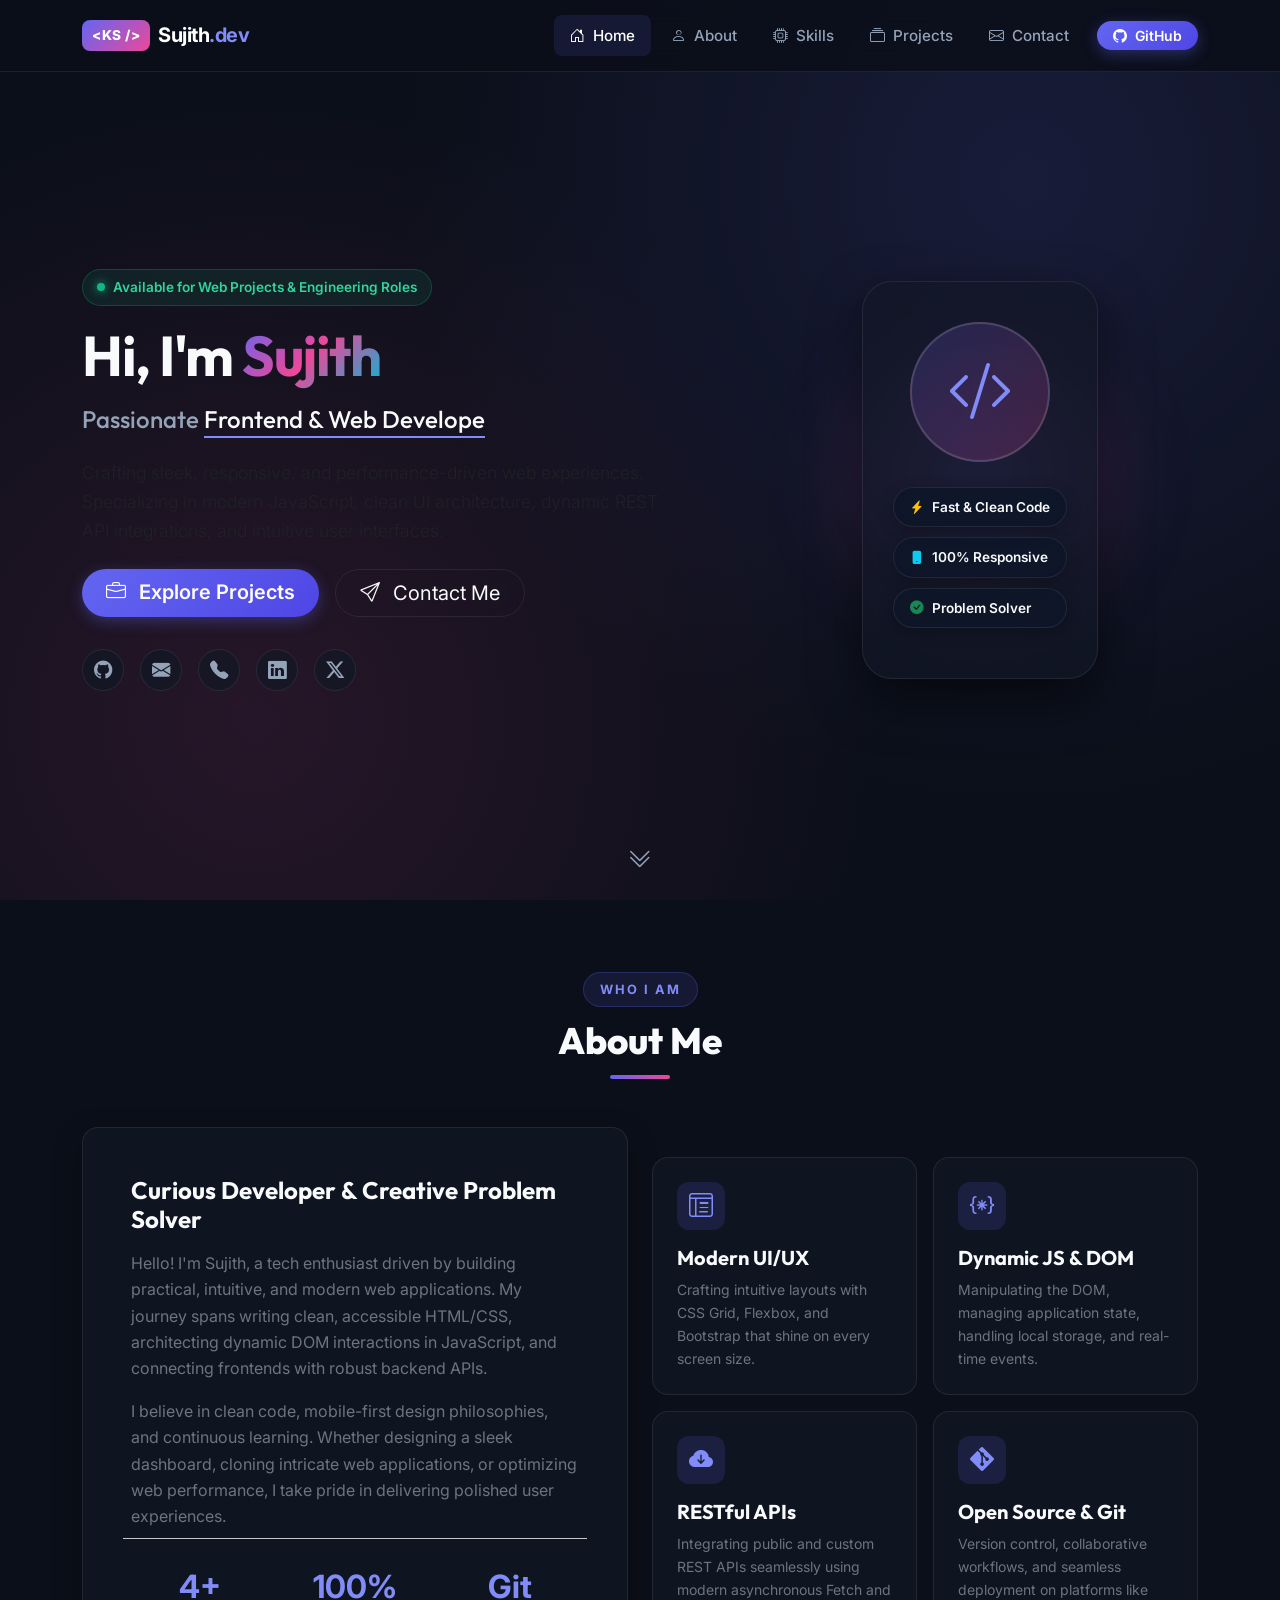
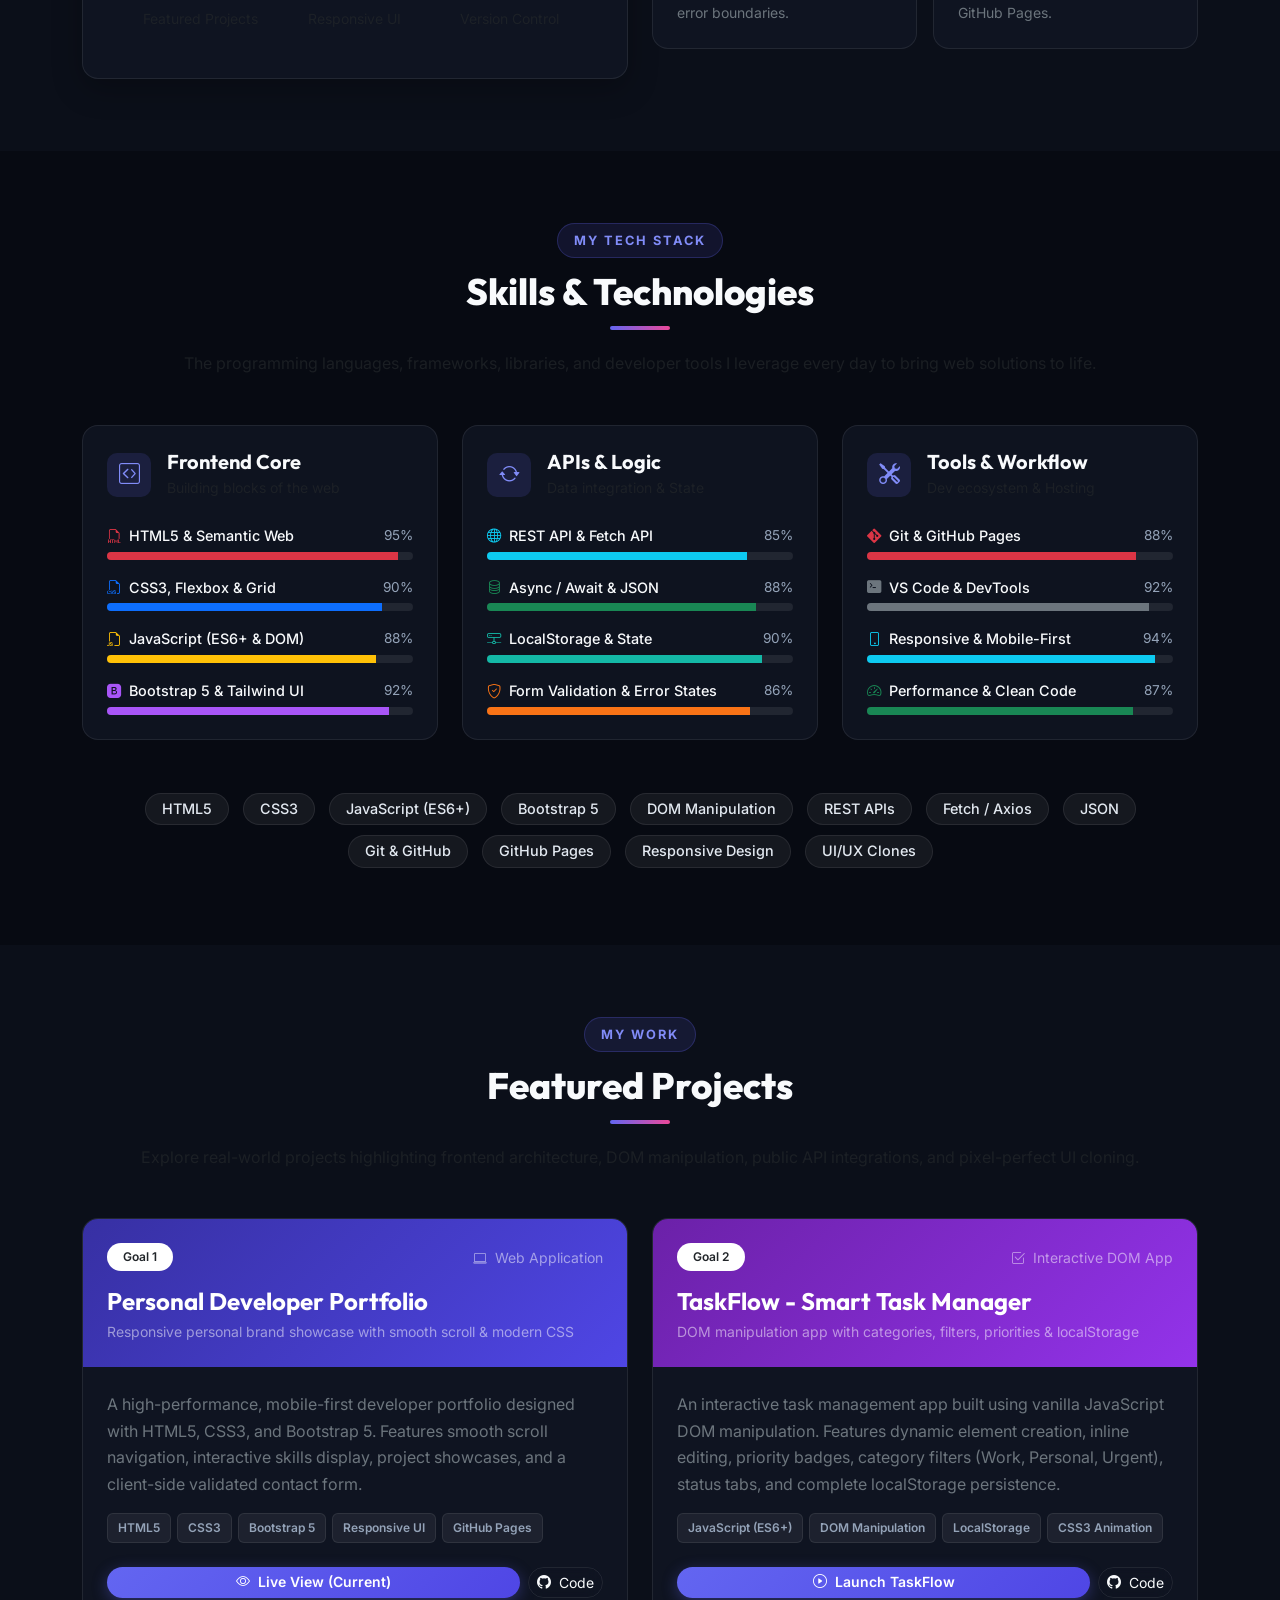
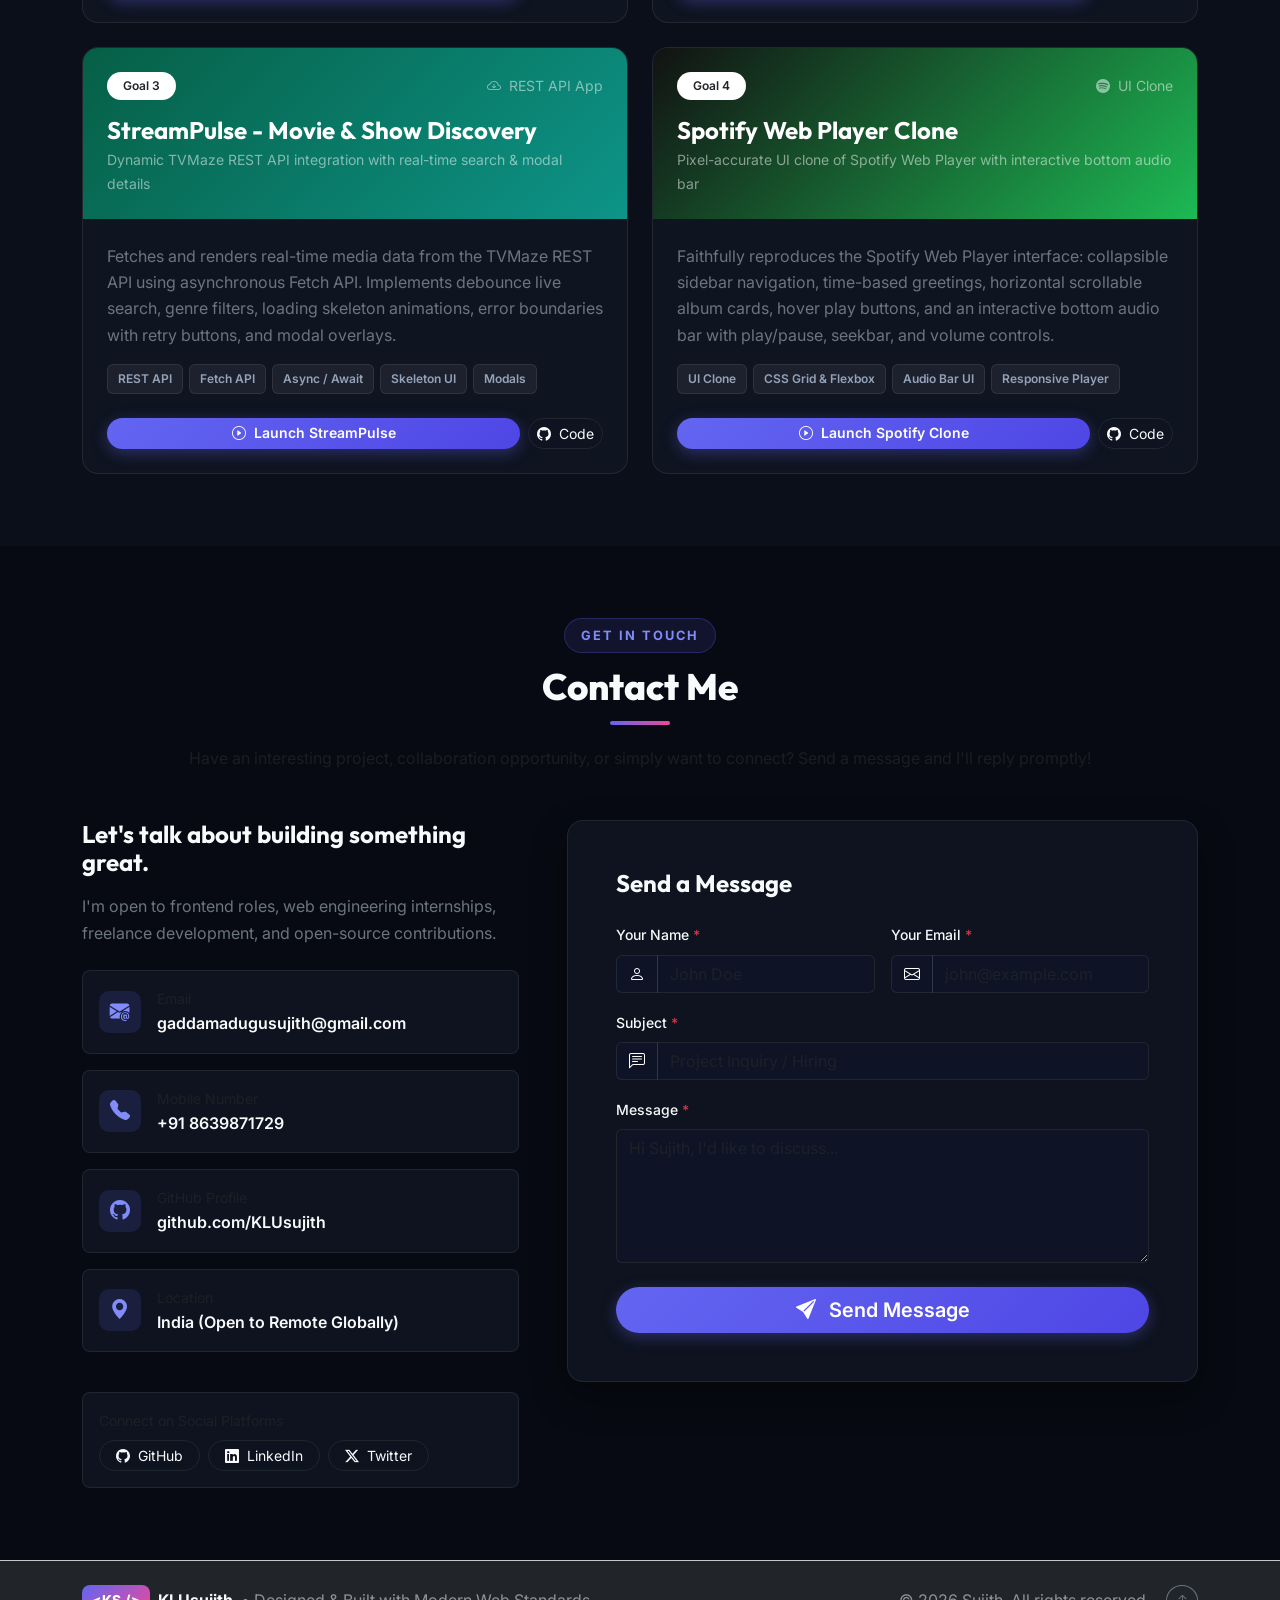
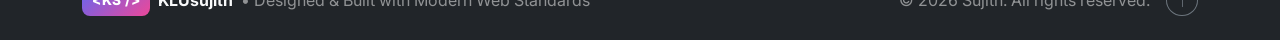
==== commit 6a41078e: "feat: add phone number 8639871729 and email gaddamadugusujith@gmail.com" ====
--- a/01-personal-portfolio/index.html
+++ b/01-personal-portfolio/index.html
@@ -89,11 +89,14 @@
             <a href="https://github.com/KLUsujith" target="_blank" rel="noopener noreferrer" class="social-icon" title="GitHub">
               <i class="bi bi-github"></i>
             </a>
+            <a href="mailto:gaddamadugusujith@gmail.com" class="social-icon" title="Email: gaddamadugusujith@gmail.com">
+              <i class="bi bi-envelope-fill"></i>
+            </a>
+            <a href="tel:+918639871729" class="social-icon" title="Call: +91 8639871729">
+              <i class="bi bi-telephone-fill"></i>
+            </a>
             <a href="https://linkedin.com" target="_blank" rel="noopener noreferrer" class="social-icon" title="LinkedIn">
               <i class="bi bi-linkedin"></i>
-            </a>
-            <a href="mailto:contact@klusujith.dev" class="social-icon" title="Email Me">
-              <i class="bi bi-envelope-fill"></i>
             </a>
             <a href="https://twitter.com" target="_blank" rel="noopener noreferrer" class="social-icon" title="Twitter / X">
               <i class="bi bi-twitter-x"></i>
@@ -589,7 +592,17 @@
                   </div>
                   <div>
                     <div class="small text-muted">Email</div>
-                    <a href="mailto:contact@klusujith.dev" class="fw-semibold text-light text-decoration-none">contact@klusujith.dev</a>
+                    <a href="mailto:gaddamadugusujith@gmail.com" class="fw-semibold text-light text-decoration-none">gaddamadugusujith@gmail.com</a>
+                  </div>
+                </div>
+
+                <div class="contact-detail-item d-flex align-items-center gap-3 p-3 rounded-3">
+                  <div class="contact-icon-box">
+                    <i class="bi bi-telephone-fill"></i>
+                  </div>
+                  <div>
+                    <div class="small text-muted">Mobile Number</div>
+                    <a href="tel:8639871729" class="fw-semibold text-light text-decoration-none">+91 8639871729</a>
                   </div>
                 </div>
 
